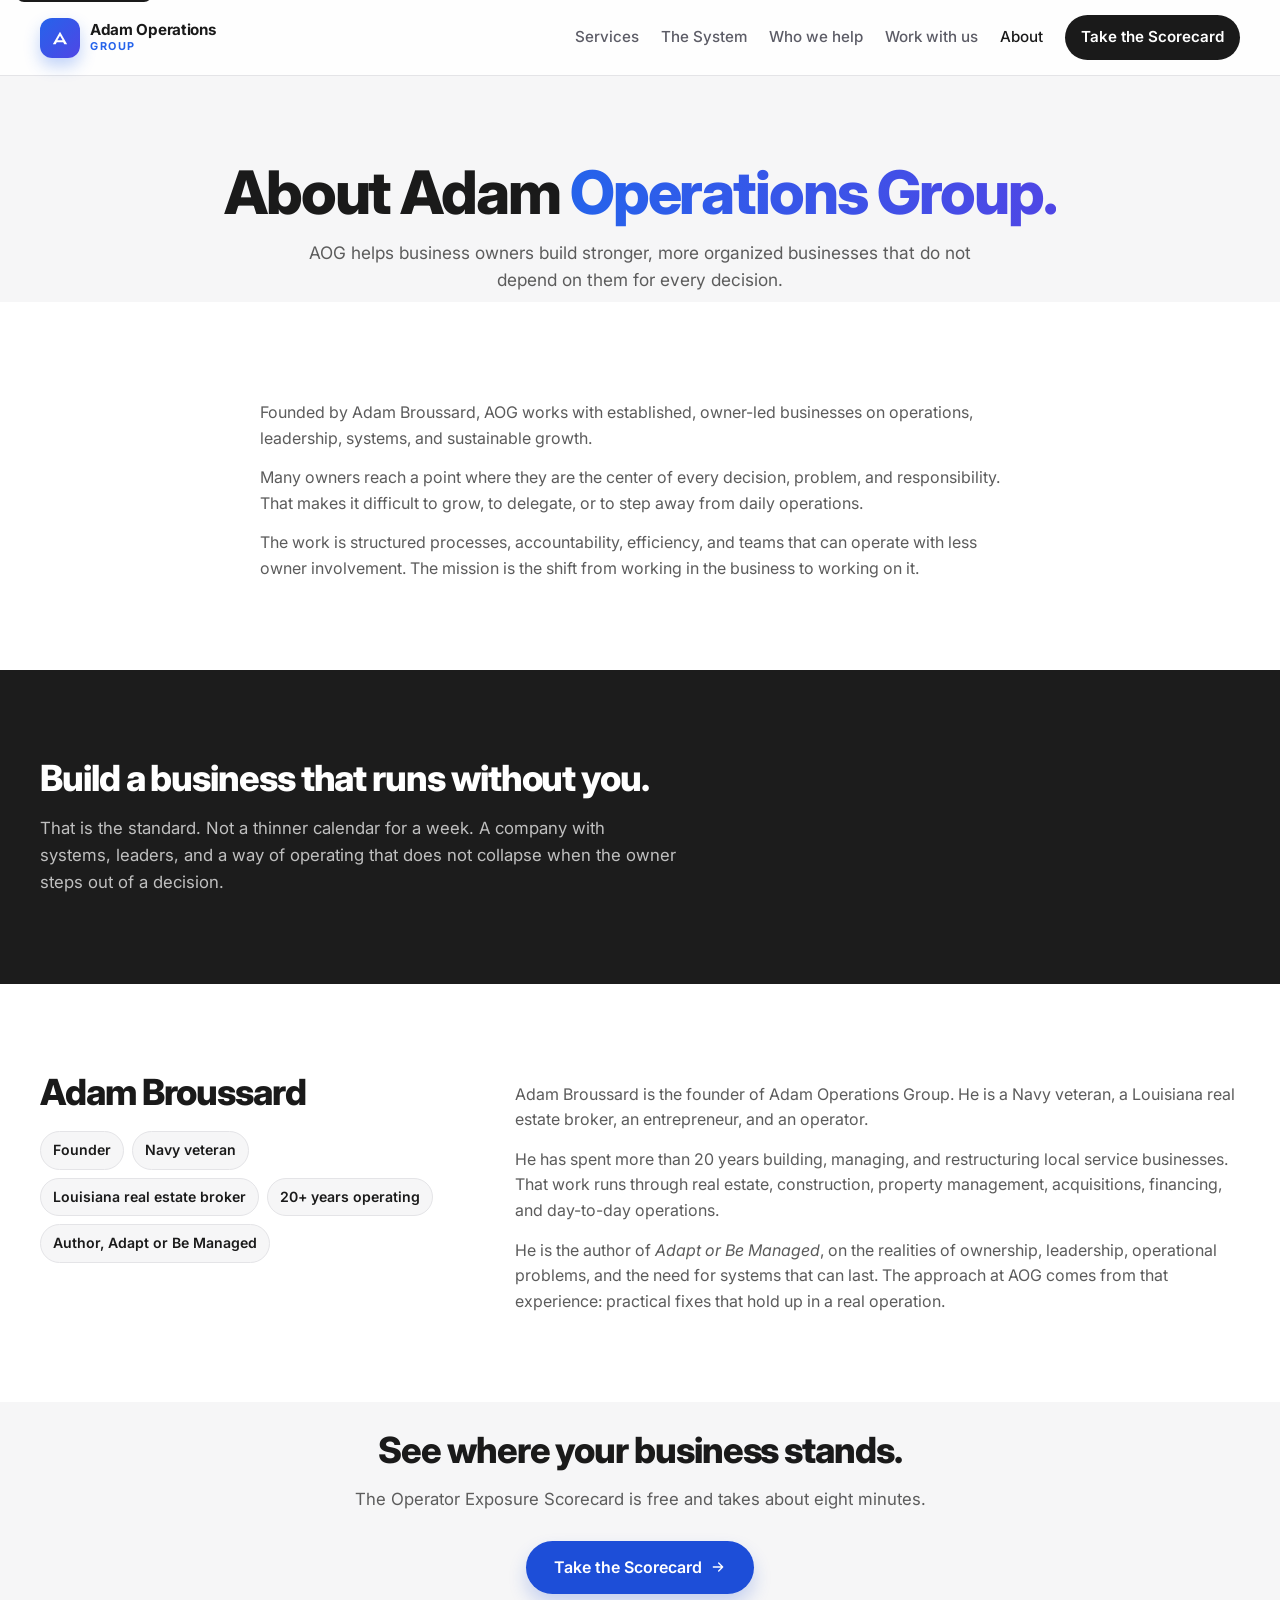
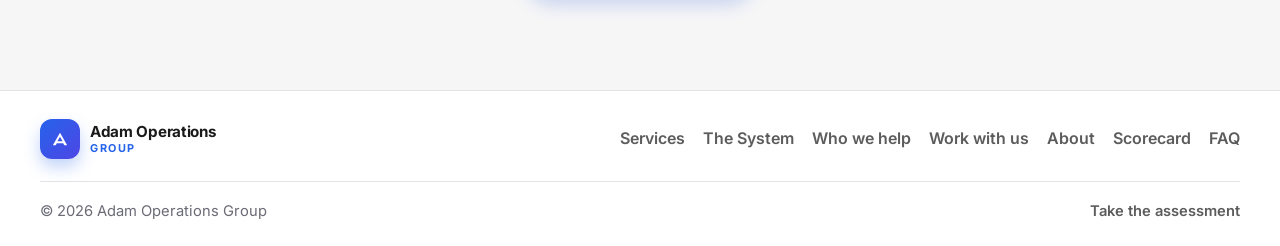
==== about.html @ 0abc3747 "Expand the landing page into a full site. Give each part of the offer its own page, using the same l" ====
<!DOCTYPE html>
<html lang="en">
<head>
  <meta charset="UTF-8">
  <meta name="viewport" content="width=device-width, initial-scale=1">
  <title>About | Adam Operations Group</title>
  <meta name="description" content="Adam Operations Group was founded by Adam Broussard to help owner-led businesses run without depending on the owner for every decision.">
  <link rel="preconnect" href="https://fonts.googleapis.com">
  <link rel="preconnect" href="https://fonts.gstatic.com" crossorigin>
  <link href="https://fonts.googleapis.com/css2?family=Inter:wght@400;500;600;700;800&display=swap" rel="stylesheet">
  <link rel="icon" href="data:image/svg+xml,%3Csvg xmlns='http://www.w3.org/2000/svg' viewBox='0 0 32 32'%3E%3Crect width='32' height='32' rx='8' fill='%232563eb'/%3E%3Cpath d='M8 21.5 16 8l8 13.5h-3.1l-1.2-2.4H12.3L11.1 21.5H8zm4.9-4.6h6.2L16 12.2l-3.1 4.7z' fill='white'/%3E%3C/svg%3E">
  <link rel="stylesheet" href="css/site.css">
</head>
<body>
  <a class="skip" href="#main">Skip to content</a>
  <header>
    <div class="bar">
      <a class="brand" href="index.html" aria-label="Adam Operations Group, home">
        <span class="mark" aria-hidden="true"><svg width="22" height="22" viewBox="0 0 24 24" fill="currentColor"><path d="M4.2 18.8 12 5.2l7.8 13.6h-3.15l-1.15-2.15H8.5L7.35 18.8H4.2zm4.95-4.35h5.7L12 9.55l-2.85 4.9z"/></svg></span>
        <span class="brand-text"><strong>Adam Operations</strong><small>Group</small></span>
      </a>
      <button class="menu" type="button" aria-expanded="false" aria-controls="nav" aria-label="Open menu">
        <svg width="20" height="20" viewBox="0 0 24 24" fill="none" stroke="currentColor" stroke-width="2" stroke-linecap="round"><path d="M4 7h16M4 12h16M4 17h16"/></svg>
      </button>
      <nav id="nav" aria-label="Primary">
        <a href="services.html">Services</a>
        <a href="system.html">The System</a>
        <a href="who.html">Who we help</a>
        <a href="work.html">Work with us</a>
        <a href="about.html" aria-current="page">About</a>
        <a class="btn btn-dark header-cta" href="scorecard.html">Take the Scorecard</a>
      </nav>
    </div>
  </header>
  <main id="main">
    <div class="wrap page-hero">
      <h1>About Adam <span class="accent">Operations Group.</span></h1>
      <p class="lede">AOG helps business owners build stronger, more organized businesses that do not depend on them for every decision.</p>
    </div>

    <section class="section white">
      <div class="wrap narrow plain">
        <p>Founded by Adam Broussard, AOG works with established, owner-led businesses on operations, leadership, systems, and sustainable growth.</p>
        <p>Many owners reach a point where they are the center of every decision, problem, and responsibility. That makes it difficult to grow, to delegate, or to step away from daily operations.</p>
        <p>The work is structured processes, accountability, efficiency, and teams that can operate with less owner involvement. The mission is the shift from working in the business to working on it.</p>
      </div>
    </section>

    <section class="band">
      <div class="wrap">
        <h2>Build a business that runs without you.</h2>
        <p class="intro">That is the standard. Not a thinner calendar for a week. A company with systems, leaders, and a way of operating that does not collapse when the owner steps out of a decision.</p>
      </div>
    </section>

    <section class="section white" id="adam">
      <div class="wrap about">
        <div>
          <h2>Adam Broussard</h2>
          <ul class="creds">
            <li>Founder</li>
            <li>Navy veteran</li>
            <li>Louisiana real estate broker</li>
            <li>20+ years operating</li>
            <li>Author, Adapt or Be Managed</li>
          </ul>
        </div>
        <div class="copy">
          <p>Adam Broussard is the founder of Adam Operations Group. He is a Navy veteran, a Louisiana real estate broker, an entrepreneur, and an operator.</p>
          <p>He has spent more than 20 years building, managing, and restructuring local service businesses. That work runs through real estate, construction, property management, acquisitions, financing, and day-to-day operations.</p>
          <p>He is the author of <span class="book">Adapt or Be Managed</span>, on the realities of ownership, leadership, operational problems, and the need for systems that can last. The approach at AOG comes from that experience: practical fixes that hold up in a real operation.</p>
        </div>
      </div>
    </section>

    <section class="section gray close">
      <div class="wrap center">
        <h2>See where your business stands.</h2>
        <p class="lede">The Operator Exposure Scorecard is free and takes about eight minutes.</p>
        <div class="hero-actions">
          <a class="btn btn-blue" href="scorecard.html">Take the Scorecard <svg viewBox="0 0 24 24" fill="none" stroke="currentColor" stroke-width="2" stroke-linecap="round" stroke-linejoin="round"><path d="M5 12h14M13 6l6 6-6 6"/></svg></a>
        </div>
      </div>
    </section>
  </main>
  <footer class="footer">
    <div class="wrap footer-top">
      <a class="brand" href="index.html" aria-label="Adam Operations Group, home">
        <span class="mark" aria-hidden="true"><svg width="22" height="22" viewBox="0 0 24 24" fill="currentColor"><path d="M4.2 18.8 12 5.2l7.8 13.6h-3.15l-1.15-2.15H8.5L7.35 18.8H4.2zm4.95-4.35h5.7L12 9.55l-2.85 4.9z"/></svg></span>
        <span class="brand-text"><strong>Adam Operations</strong><small>Group</small></span>
      </a>
      <nav aria-label="Footer">
        <a href="services.html">Services</a>
        <a href="system.html">The System</a>
        <a href="who.html">Who we help</a>
        <a href="work.html">Work with us</a>
        <a href="about.html">About</a>
        <a href="scorecard.html">Scorecard</a>
        <a href="faq.html">FAQ</a>
      </nav>
    </div>
    <div class="wrap footer-bottom">
      <p>© 2026 Adam Operations Group</p>
      <a href="https://adamoperationsgroup.com/scorecard-survey">Take the assessment</a>
    </div>
  </footer>
  <script src="js/site.js"></script>
</body>
</html>
---- css/site.css ----
:root {
  --ink: #1a1a1a;
  --muted: #5c5c5c;
  --soft: #6b6b76;
  --line: #e4e4e7;
  --bg: #f6f6f7;
  --card: #fafafa;
  --white: #ffffff;
  --blue: #1d4ed8;
  --blue-bright: #2563eb;
  --indigo: #4f46e5;
  --blue-soft: #eef2ff;
  --max: 1200px;
  --header: 76px;
  --shadow: 0 1px 2px rgba(0, 0, 0, 0.06), 0 1px 3px rgba(0, 0, 0, 0.08);
}

* { box-sizing: border-box; }
html { scroll-behavior: smooth; }
body {
  margin: 0;
  font-family: Inter, ui-sans-serif, system-ui, sans-serif;
  color: var(--ink);
  background: var(--bg);
  font-size: 16px;
  line-height: 1.6;
}
img, svg { display: block; }
a { color: inherit; }
button, a { -webkit-tap-highlight-color: transparent; }
:focus-visible {
  outline: 2px solid var(--blue-bright);
  outline-offset: 3px;
}
.skip {
  position: absolute;
  left: 16px;
  top: -40px;
  background: var(--ink);
  color: white;
  padding: 8px 12px;
  border-radius: 8px;
  z-index: 30;
}
.skip:focus { top: 12px; }

.wrap {
  width: min(var(--max), calc(100% - 48px));
  margin: 0 auto;
}
.center { text-align: center; }
.lede {
  max-width: 680px;
  margin: 14px auto 0;
  color: var(--muted);
  font-size: 1.05rem;
}
h1, h2, h3, p { margin: 0; }
h1 {
  font-size: clamp(2.6rem, 5.2vw, 3.75rem);
  line-height: 1.08;
  letter-spacing: -0.035em;
  font-weight: 800;
}
h2 {
  font-size: clamp(1.7rem, 3vw, 2.25rem);
  line-height: 1.15;
  letter-spacing: -0.03em;
  font-weight: 800;
}
h3 {
  font-size: 1.15rem;
  letter-spacing: -0.02em;
  font-weight: 700;
  line-height: 1.3;
}
.accent {
  background: linear-gradient(90deg, var(--blue-bright), var(--indigo));
  -webkit-background-clip: text;
  background-clip: text;
  color: transparent;
}

header {
  position: sticky;
  top: 0;
  z-index: 20;
  height: var(--header);
  display: flex;
  align-items: center;
  background: rgba(255, 255, 255, 0.86);
  backdrop-filter: blur(12px);
  border-bottom: 1px solid var(--line);
}
.bar {
  width: min(var(--max), calc(100% - 48px));
  margin: 0 auto;
  display: flex;
  align-items: center;
  justify-content: space-between;
  gap: 20px;
}
.brand {
  display: flex;
  align-items: center;
  gap: 10px;
  text-decoration: none;
  min-width: 0;
}
.mark {
  width: 40px;
  height: 40px;
  border-radius: 12px;
  display: grid;
  place-items: center;
  color: white;
  background: linear-gradient(135deg, var(--blue-bright), var(--indigo));
  box-shadow: 0 8px 16px rgba(37, 99, 235, 0.28);
  flex: none;
}
.brand-text { display: flex; flex-direction: column; line-height: 1.05; }
.brand-text strong { font-size: 0.95rem; letter-spacing: -0.02em; }
.brand-text small {
  margin-top: 3px;
  font-size: 0.68rem;
  font-weight: 700;
  letter-spacing: 0.14em;
  text-transform: uppercase;
  color: var(--blue-bright);
}
#nav { display: flex; align-items: center; gap: 22px; }
#nav a {
  text-decoration: none;
  color: #5c5c66;
  font-weight: 500;
  font-size: 0.95rem;
}
#nav a:hover,
#nav a[aria-current="page"] { color: var(--ink); }
#nav a.btn { color: white; font-weight: 600; }
#nav a.btn:hover,
#nav a.btn[aria-current="page"] { color: white; background: #000; }
.menu {
  display: none;
  width: 42px;
  height: 42px;
  border-radius: 999px;
  border: 1px solid var(--line);
  background: white;
  color: var(--ink);
  align-items: center;
  justify-content: center;
  cursor: pointer;
}

.btn {
  display: inline-flex;
  align-items: center;
  justify-content: center;
  gap: 8px;
  text-decoration: none;
  border-radius: 999px;
  font-weight: 600;
  border: 0;
  cursor: pointer;
}
.btn svg { width: 16px; height: 16px; }
.btn-dark {
  background: var(--ink);
  color: white;
  padding: 10px 16px;
  font-size: 0.92rem;
}
.btn-dark:hover { background: #000; }
.btn-blue {
  background: var(--blue);
  color: white;
  padding: 14px 28px;
  font-size: 1rem;
  box-shadow: 0 10px 18px rgba(29, 78, 216, 0.22);
}
.btn-blue:hover { background: #1e40af; }
.btn-ghost {
  background: transparent;
  color: var(--ink);
  padding: 14px 8px;
  font-size: 1rem;
}
.btn-ghost:hover { color: var(--blue); }
.more {
  margin-top: auto;
  padding-top: 18px;
  color: var(--indigo);
  font-weight: 600;
  display: inline-flex;
  align-items: center;
  gap: 6px;
  text-decoration: none;
}
.more svg { width: 16px; height: 16px; }
a.inline {
  color: var(--blue);
  font-weight: 600;
  text-decoration: none;
}
a.inline:hover { text-decoration: underline; }
.section-link {
  display: flex;
  justify-content: center;
  margin-top: 28px;
}
.section-link.start { justify-content: flex-start; margin-top: 18px; }

.hero, .page-hero { padding: 84px 0 20px; text-align: center; }
.page-hero { padding-bottom: 8px; }
.hero .lede, .page-hero .lede { font-size: 1.08rem; }
.hero-actions {
  display: flex;
  justify-content: center;
  align-items: center;
  gap: 8px 18px;
  margin-top: 28px;
  flex-wrap: wrap;
}
.fine {
  margin-top: 16px;
  color: var(--soft);
  font-size: 0.92rem;
}

.paths {
  display: grid;
  grid-template-columns: 1fr 1fr;
  gap: 20px;
  padding: 48px 0 80px;
}
.path {
  display: flex;
  flex-direction: column;
  align-items: flex-start;
  text-align: left;
  text-decoration: none;
  background: white;
  border: 1px solid var(--line);
  border-radius: 24px;
  padding: 32px;
  box-shadow: var(--shadow);
  min-height: 240px;
}
.path:hover { border-color: #d4d4d8; }
.path h2 {
  font-size: 1.35rem;
  line-height: 1.25;
  letter-spacing: -0.025em;
}
.path p, .card p, .offer p, .step p, .faq p, .copy p, .who-copy p, .plain p {
  color: var(--muted);
  margin-top: 10px;
}

.icon {
  width: 44px;
  height: 44px;
  border-radius: 14px;
  display: grid;
  place-items: center;
  background: var(--blue-soft);
  color: var(--blue-bright);
  margin-bottom: 18px;
}
.icon svg { width: 22px; height: 22px; }

.band {
  background: #1c1c1c;
  color: white;
  padding: 88px 0;
}
.band h2 { max-width: 760px; }
.band .intro {
  max-width: 640px;
  color: rgba(255, 255, 255, 0.72);
  margin-top: 16px;
  font-size: 1.05rem;
}
.pillars {
  display: grid;
  grid-template-columns: repeat(3, 1fr);
  gap: 16px;
  margin-top: 40px;
  list-style: none;
  padding: 0;
}
.pillars li {
  background: rgba(255, 255, 255, 0.04);
  border: 1px solid rgba(255, 255, 255, 0.08);
  border-radius: 18px;
  padding: 24px;
}
.pillars p { color: rgba(255, 255, 255, 0.7); margin-top: 8px; }

section { scroll-margin-top: 96px; }
.section { padding: 88px 0; }
.section.white { background: white; }
.section.gray { background: var(--bg); }
.section-head { margin-bottom: 36px; }

.cards, .steps, .grid-2, .grid-3 {
  list-style: none;
  padding: 0;
  margin: 0;
}
.cards, .grid-3 {
  display: grid;
  grid-template-columns: repeat(3, 1fr);
  gap: 16px;
}
.grid-2 {
  display: grid;
  grid-template-columns: 1fr 1fr;
  gap: 16px;
}
.card, .step, .offer {
  background: var(--card);
  border: 1px solid var(--line);
  border-radius: 24px;
  padding: 32px;
  text-align: left;
}
.section.gray .card,
.section.gray .step,
.section.gray .offer { background: white; }
.steps {
  display: grid;
  grid-template-columns: repeat(5, 1fr);
  gap: 14px;
}
.num {
  display: block;
  font-weight: 800;
  letter-spacing: -0.04em;
  font-size: 0.95rem;
  color: var(--blue-bright);
  margin-bottom: 14px;
}

.who, .about, .split, .feature {
  display: grid;
  gap: 40px;
  align-items: start;
}
.who, .split { grid-template-columns: 0.85fr 1.15fr; }
.about { grid-template-columns: 0.75fr 1.25fr; }
.feature {
  grid-template-columns: 1.35fr 0.75fr;
  background: white;
  border: 1px solid #e4e7fb;
  border-radius: 24px;
  padding: 32px;
  box-shadow: var(--shadow);
  text-align: left;
  margin-bottom: 16px;
}
.kicker {
  display: inline-block;
  margin-bottom: 10px;
  color: var(--blue);
  font-weight: 700;
  font-size: 0.8rem;
  letter-spacing: 0.08em;
  text-transform: uppercase;
}
.wrap.narrow { width: min(760px, calc(100% - 48px)); }
.feature h3 {
  font-size: 1.7rem;
  letter-spacing: -0.03em;
  margin-top: 8px;
}
.feature p, .feature-side p { color: var(--muted); margin-top: 10px; }
.chips {
  display: flex;
  flex-wrap: wrap;
  gap: 8px;
  margin-top: 18px;
  padding: 0;
  list-style: none;
}
.chips li {
  background: var(--blue-soft);
  color: #1e3a8a;
  border-radius: 999px;
  padding: 6px 12px;
  font-size: 0.88rem;
  font-weight: 600;
}
.feature-side {
  background: var(--bg);
  border-radius: 18px;
  padding: 22px;
}
.feature-side .btn { margin-top: 18px; width: 100%; }

.checks {
  list-style: none;
  padding: 0;
  margin: 0;
  display: grid;
  gap: 12px;
}
.checks li {
  display: flex;
  gap: 12px;
  align-items: flex-start;
  background: var(--card);
  border: 1px solid var(--line);
  border-radius: 14px;
  padding: 14px 16px;
}
.section.white .checks li { background: var(--bg); }
.tick {
  width: 22px;
  height: 22px;
  border-radius: 999px;
  background: var(--blue-soft);
  color: var(--blue);
  display: grid;
  place-items: center;
  flex: none;
  margin-top: 1px;
}
.tick svg { width: 14px; height: 14px; }

.creds {
  display: flex;
  flex-wrap: wrap;
  gap: 8px;
  margin-top: 18px;
  padding: 0;
  list-style: none;
}
.creds li {
  border: 1px solid var(--line);
  background: var(--bg);
  border-radius: 999px;
  padding: 7px 12px;
  font-size: 0.88rem;
  font-weight: 600;
}
.copy p + p,
.who-copy p + p,
.plain p + p { margin-top: 14px; }
.book { font-style: italic; }

.faq {
  max-width: 820px;
  margin: 0 auto;
  display: grid;
  gap: 12px;
}
.faq article {
  background: white;
  border: 1px solid var(--line);
  border-radius: 16px;
  padding: 22px 24px;
  text-align: left;
}
.section.white .faq article { background: var(--card); }

.outcomes {
  display: grid;
  grid-template-columns: 1fr 1fr;
  gap: 12px;
  list-style: none;
  padding: 0;
  margin: 28px 0 0;
}
.outcomes li {
  background: white;
  border: 1px solid var(--line);
  border-radius: 16px;
  padding: 16px 18px;
  font-weight: 600;
}

.close { padding: 28px 0 96px; }
.footer {
  border-top: 1px solid var(--line);
  background: white;
  padding: 28px 0 22px;
}
.footer-top, .footer-bottom {
  display: flex;
  justify-content: space-between;
  gap: 24px;
  align-items: center;
}
.footer-bottom {
  margin-top: 22px;
  padding-top: 18px;
  border-top: 1px solid var(--line);
  color: var(--soft);
  font-size: 0.92rem;
}
.footer nav {
  display: flex;
  flex-wrap: wrap;
  gap: 8px 18px;
  justify-content: flex-end;
}
.footer a { color: var(--muted); font-weight: 600; text-decoration: none; }
.footer a:hover { color: var(--blue); }
.footer .brand-text strong { color: var(--ink); }

@media (max-width: 1120px) {
  .menu { display: inline-flex; }
  #nav {
    display: none;
    position: absolute;
    top: var(--header);
    left: 0;
    right: 0;
    background: #fff;
    border-bottom: 1px solid var(--line);
    box-shadow: 0 16px 30px rgba(17, 17, 17, 0.08);
    flex-direction: column;
    align-items: flex-start;
    padding: 8px 22px 18px;
    gap: 0;
  }
  #nav.open { display: flex; }
  #nav a { padding: 12px 0; width: 100%; }
  #nav a.header-cta {
    width: auto;
    margin-top: 8px;
    padding: 10px 16px;
    white-space: nowrap;
  }
  .steps { grid-template-columns: 1fr 1fr; }
  .steps .step:last-child { grid-column: 1 / -1; }
}

@media (max-width: 900px) {
  .paths, .cards, .grid-3, .who, .about, .split, .feature, .outcomes, .pillars {
    grid-template-columns: 1fr;
  }
  .grid-2 { grid-template-columns: 1fr; }
}

@media (max-width: 680px) {
  .wrap, .bar { width: min(var(--max), calc(100% - 32px)); }
  .steps { grid-template-columns: 1fr; }
  .steps .step:last-child { grid-column: auto; }
  .hero, .page-hero { padding-top: 52px; }
  .section { padding: 64px 0; }
  .path, .card, .step, .offer, .feature { padding: 22px; }
  .footer-top, .footer-bottom { flex-direction: column; align-items: flex-start; }
  .footer nav { justify-content: flex-start; }
}

@media (prefers-reduced-motion: reduce) {
  html { scroll-behavior: auto; }
}
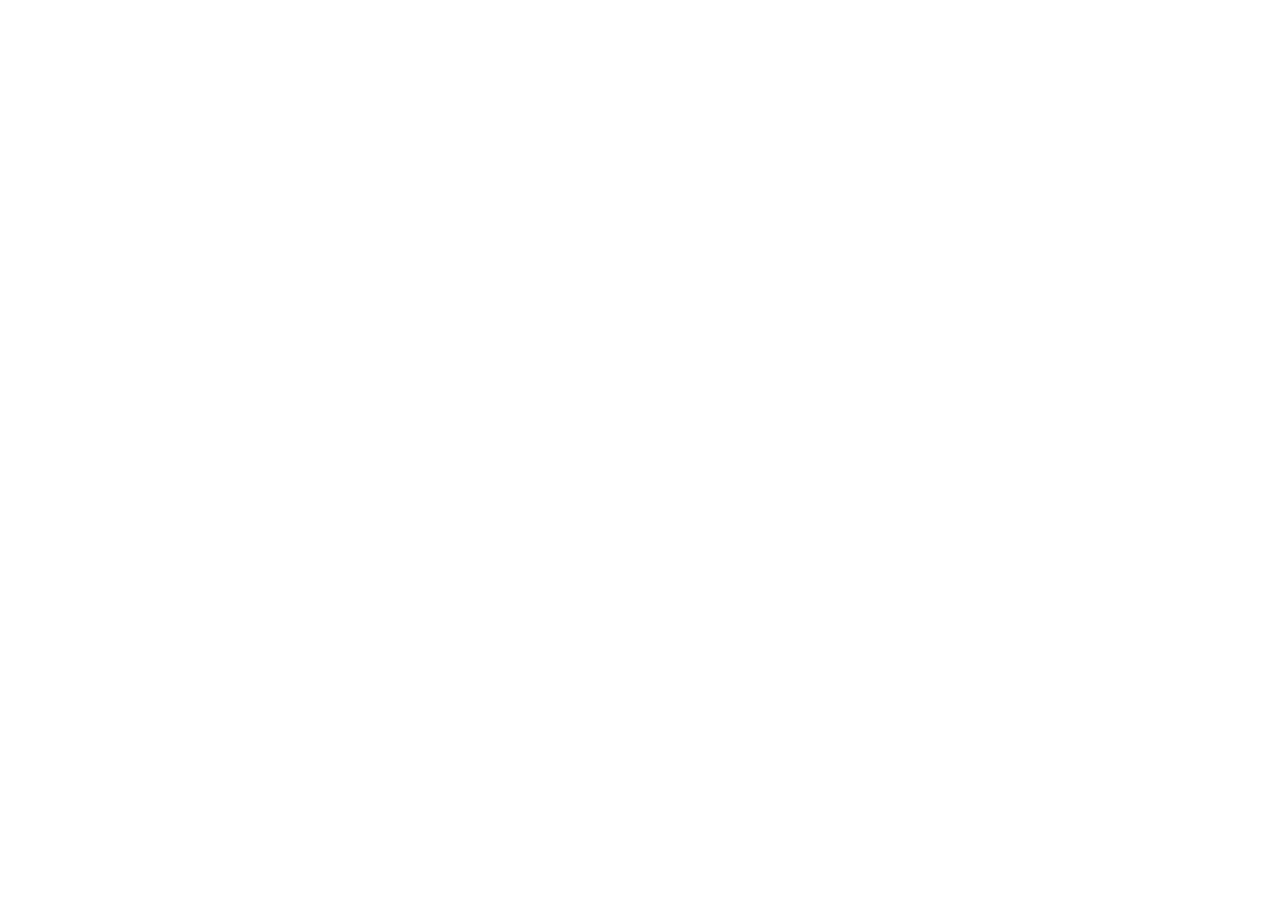
==== commit b8ded29c: "Send every page to the www domain. Keep the same path when the site is opened on any other web host." ====
--- a/about.html
+++ b/about.html
@@ -2,6 +2,11 @@
 <html lang="en">
 <head>
   <meta charset="UTF-8">
+  <script>
+    if ((location.protocol === "http:" || location.protocol === "https:") && location.hostname !== "www.adamoperationsgroup.com") {
+      location.replace("https://www.adamoperationsgroup.com" + location.pathname + location.search + location.hash);
+    }
+  </script>
   <meta name="viewport" content="width=device-width, initial-scale=1">
   <title>About | Adam Operations Group</title>
   <meta name="description" content="Adam Operations Group was founded by Adam Broussard to help owner-led businesses run without depending on the owner for every decision.">
@@ -101,7 +106,7 @@
     </div>
     <div class="wrap footer-bottom">
       <p>© 2026 Adam Operations Group</p>
-      <a href="https://adamoperationsgroup.com/scorecard-survey">Take the assessment</a>
+      <a href="https://www.adamoperationsgroup.com/scorecard-survey">Take the assessment</a>
     </div>
   </footer>
   <script src="js/site.js"></script>
